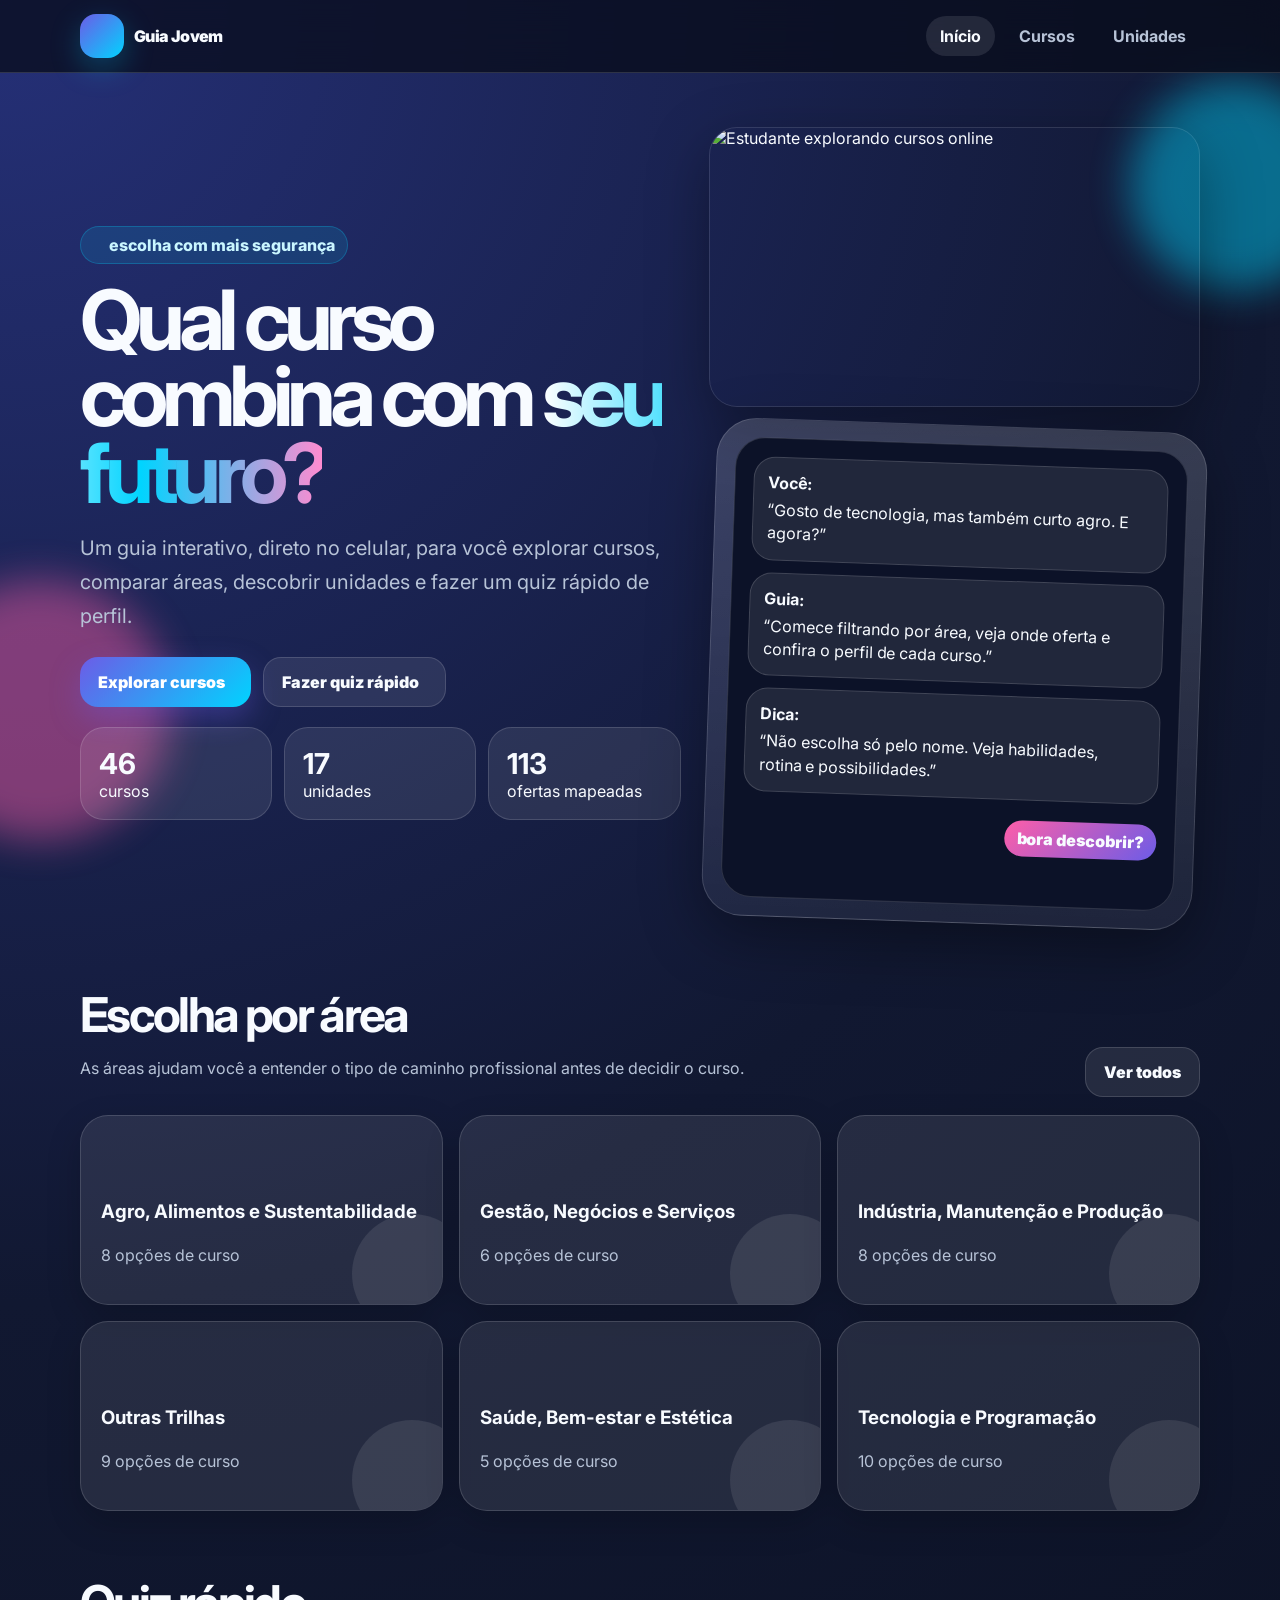
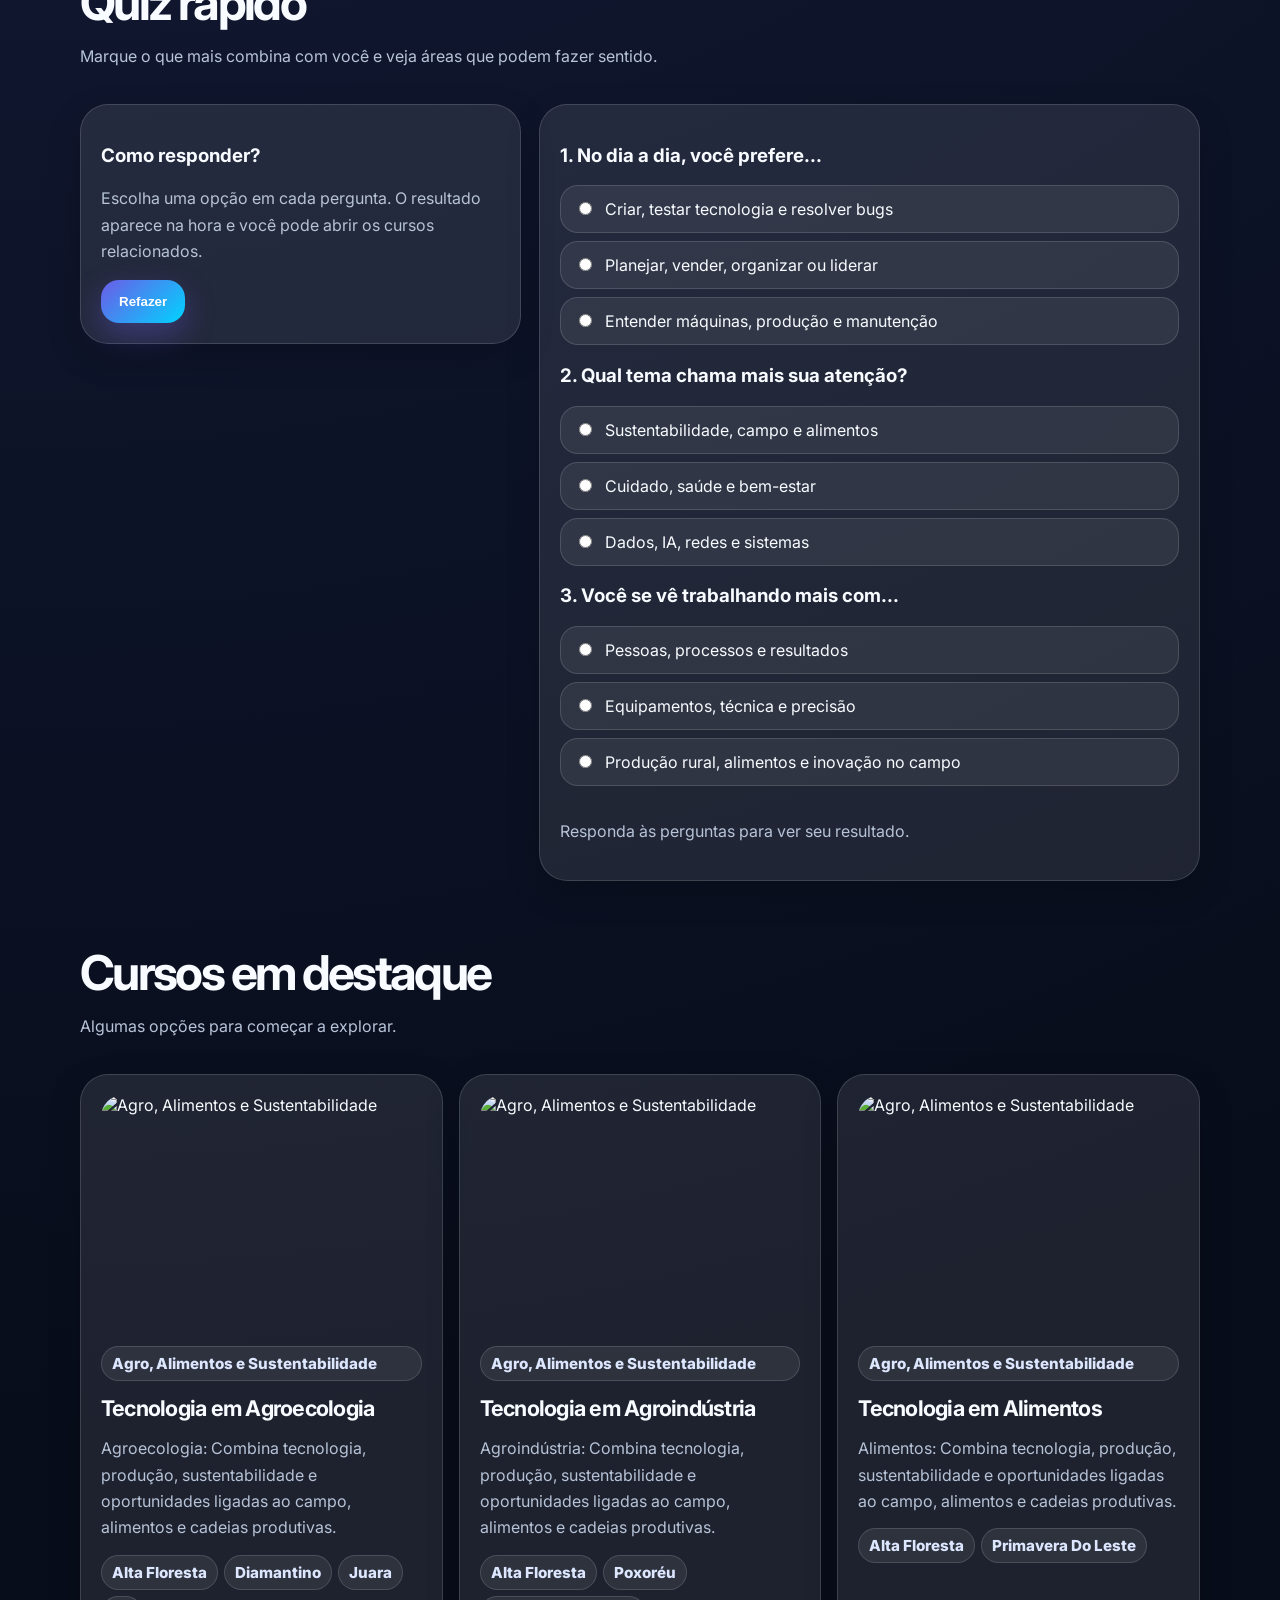
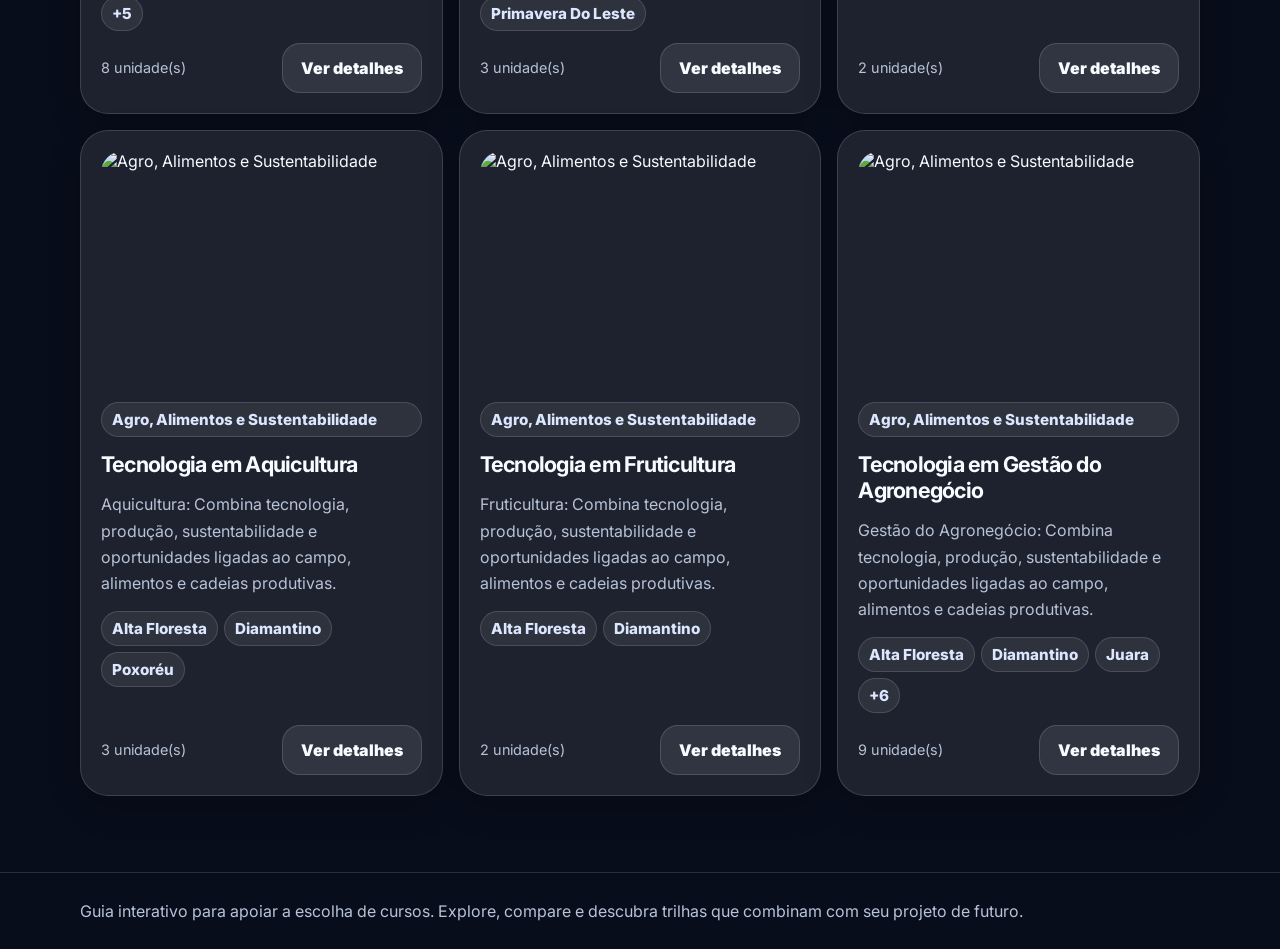
==== index.html @ fa554b8a "Initial commit" ====
<!DOCTYPE html>
<html lang="pt-BR">
<head>
<meta charset="UTF-8" />
<meta name="viewport" content="width=device-width, initial-scale=1.0" />
<meta name="theme-color" content="#6C5CE7" />
<link rel="preconnect" href="https://fonts.googleapis.com">
<link rel="preconnect" href="https://fonts.gstatic.com" crossorigin>
<link href="https://fonts.googleapis.com/css2?family=Inter:wght@400;600;700;800;900&display=swap" rel="stylesheet">
<link href="https://cdn.jsdelivr.net/npm/remixicon/fonts/remixicon.css" rel="stylesheet">
<link rel="stylesheet" href="assets/css/styles.css" />
<title>Guia Jovem de Cursos</title>
</head>
<body>
<div id="app"></div>
<script type="module" src="assets/js/pages/home.js"></script>
</body>
</html>
---- assets/css/styles.css ----
:root{
  --bg:#0b1020; --bg2:#131a33; --card:rgba(255,255,255,.09); --card2:rgba(255,255,255,.13);
  --text:#f8fbff; --muted:#b7c3d7; --brand:#6c5ce7; --brand2:#00d4ff; --pink:#ff5ea8; --green:#4ade80; --yellow:#facc15;
  --shadow:0 20px 60px rgba(0,0,0,.35); --radius:28px; --line:rgba(255,255,255,.14);
}
*{box-sizing:border-box} html{scroll-behavior:smooth} body{margin:0;font-size:16px;font-family:Inter,system-ui,-apple-system,Segoe UI,sans-serif;background:radial-gradient(circle at top left,#253078 0,#111831 30%,#080d1b 70%);color:var(--text);min-height:100vh;}
a{color:inherit;text-decoration:none}.container{width:min(1120px,92vw);margin:0 auto}.hidden{display:none!important}
.bg-orbs:before,.bg-orbs:after{content:"";position:fixed;z-index:-1;border-radius:999px;filter:blur(20px);opacity:.45}.bg-orbs:before{width:210px;height:210px;background:var(--brand2);right:-60px;top:80px}.bg-orbs:after{width:260px;height:260px;background:var(--pink);left:-90px;bottom:60px}
.topbar{position:sticky;top:0;z-index:20;background:rgba(8,13,27,.76);backdrop-filter:blur(18px);border-bottom:1px solid var(--line)}.nav{display:flex;align-items:center;justify-content:space-between;padding:14px 0}.logo{display:flex;align-items:center;gap:10px;font-weight:900;letter-spacing:-.04em}.logo-badge{width:44px;height:44px;border-radius:16px;background:linear-gradient(135deg,var(--brand),var(--brand2));display:grid;place-items:center;box-shadow:0 10px 30px rgba(0,212,255,.25)}.logo-badge i{font-size:1.4rem;color:white}.navlinks{display:flex;gap:10px;align-items:center}.navlinks a{padding:10px 14px;border-radius:999px;color:var(--muted);font-weight:700;font-size:1rem}.navlinks a:hover,.navlinks a.active{background:rgba(255,255,255,.1);color:var(--text)}.menu-btn{display:none;background:var(--card);border:1px solid var(--line);color:var(--text);border-radius:16px;padding:10px 12px;font-weight:800}
.hero{padding:54px 0 34px;display:grid;grid-template-columns:1.1fr .9fr;gap:28px;align-items:center}.eyebrow{display:inline-flex;align-items:center;gap:8px;padding:8px 12px;background:rgba(0,212,255,.12);border:1px solid rgba(0,212,255,.25);border-radius:999px;color:#c9f6ff;font-weight:800;font-size:1rem}.hero h1{font-size:clamp(2.35rem,8vw,5.2rem);line-height:.92;margin:18px 0;letter-spacing:-.075em}.gradient{background:linear-gradient(90deg,#fff,var(--brand2),#ff8bd0);-webkit-background-clip:text;background-clip:text;color:transparent}.lead{font-size:clamp(1.05rem,2.2vw,1.25rem);color:var(--muted);line-height:1.7;max-width:720px}.hero-actions{display:flex;gap:12px;flex-wrap:wrap;margin-top:24px}.hero-visual{display:grid;gap:18px}.hero-image{overflow:hidden;border-radius:28px;border:1px solid rgba(255,255,255,.12);box-shadow:var(--shadow);min-height:280px}.hero-image img{width:100%;height:100%;object-fit:cover;display:block}.btn{display:inline-flex;align-items:center;justify-content:center;gap:8px;border:0;border-radius:18px;padding:14px 18px;font-weight:900;cursor:pointer;transition:.2s transform,.2s background}.btn:hover{transform:translateY(-2px)}.btn-primary{background:linear-gradient(135deg,var(--brand),var(--brand2));color:white;box-shadow:0 12px 30px rgba(108,92,231,.35)}.btn-ghost{background:rgba(255,255,255,.09);color:var(--text);border:1px solid var(--line)}.phone-card{background:linear-gradient(180deg,rgba(255,255,255,.16),rgba(255,255,255,.06));border:1px solid var(--line);border-radius:40px;padding:18px;box-shadow:var(--shadow);transform:rotate(2deg)}.phone-screen{border-radius:30px;background:#0c1228;padding:18px;min-height:460px;border:1px solid var(--line)}.story{display:grid;gap:12px}.chat{padding:14px;border-radius:22px;background:rgba(255,255,255,.09);border:1px solid var(--line);line-height:1.45}.chat strong{display:block;margin-bottom:4px}.floating-pill{display:inline-flex;width:max-content;padding:8px 12px;border-radius:999px;background:linear-gradient(135deg,var(--pink),var(--brand));font-weight:900;margin:8px 0 0 auto}.detail-banner{overflow:hidden;border-radius:28px;margin:24px 0 0}.detail-banner img{width:100%;height:340px;object-fit:cover;display:block}.icon i{font-size:2.3rem;display:inline-flex;align-items:center;justify-content:center}.hero-copy .eyebrow i,.detail-hero .eyebrow i{margin-right:8px;font-size:1rem}
.stats{display:grid;grid-template-columns:repeat(3,1fr);gap:12px;margin:20px 0 4px}.stat{background:var(--card);border:1px solid var(--line);border-radius:24px;padding:18px}.stat b{display:block;font-size:1.8rem}.section{padding:34px 0}.section-head{display:flex;justify-content:space-between;gap:18px;align-items:end;margin-bottom:18px}.section h2{font-size:clamp(1.8rem,4vw,3rem);line-height:1;margin:0;letter-spacing:-.055em}.section p{color:var(--muted);line-height:1.65}.grid{display:grid;grid-template-columns:repeat(3,1fr);gap:16px}.card{background:var(--card);border:1px solid var(--line);border-radius:var(--radius);padding:20px;box-shadow:0 12px 34px rgba(0,0,0,.18)}.area-card{min-height:190px;position:relative;overflow:hidden}.area-card:after{content:"";position:absolute;width:120px;height:120px;border-radius:999px;background:rgba(255,255,255,.09);right:-30px;bottom:-30px}.icon{font-size:2.3rem}.tagrow{display:flex;gap:8px;flex-wrap:wrap}.tag{border:1px solid var(--line);background:rgba(255,255,255,.07);color:#dce7ff;padding:7px 10px;border-radius:999px;font-size:.95rem;font-weight:800}.toolbar{display:grid;grid-template-columns:1.2fr .8fr .8fr;gap:10px;margin:18px 0}.input,.select{width:100%;border:1px solid var(--line);border-radius:18px;padding:14px 14px;background:rgba(255,255,255,.09);color:var(--text);outline:none;font-weight:700;font-size:1rem}.select option{background:#111831}.course-grid{display:grid;grid-template-columns:repeat(3,1fr);gap:16px}.course-card{display:flex;flex-direction:column;gap:12px;min-height:360px;overflow:hidden}.course-cover{width:100%;aspect-ratio:16/9;object-fit:cover;border-radius:22px 22px 0 0}.course-info{display:grid;gap:14px;padding:0 0 0 0}.course-card h3{font-size:1.35rem;margin:0;letter-spacing:-.035em}.course-card p{margin:0;font-size:1rem}.course-card .bottom{margin-top:auto;display:flex;justify-content:space-between;align-items:center;gap:10px}.school-list{display:flex;gap:6px;flex-wrap:wrap}.mini{font-size:.9rem;color:var(--muted)}.quiz{display:grid;grid-template-columns:.8fr 1.2fr;gap:18px}.quiz-panel{position:sticky;top:90px;align-self:start}.question{margin-bottom:16px}.answers{display:grid;gap:8px}.answer{display:flex;gap:10px;align-items:flex-start;padding:13px;border-radius:18px;border:1px solid var(--line);background:rgba(255,255,255,.07);cursor:pointer}.answer input{accent-color:var(--brand2);margin-top:3px}.result-list{display:grid;gap:10px}.detail-hero{padding:36px 0 20px}.detail-card{display:grid;grid-template-columns:1fr .8fr;gap:18px}.big-title{font-size:clamp(2rem,6vw,4rem);letter-spacing:-.07em;line-height:.95;margin:12px 0}.info-list{display:grid;gap:12px}.info-list li{list-style:none;padding:14px;border-radius:18px;background:rgba(255,255,255,.07);border:1px solid var(--line)}.schools-grid{display:grid;grid-template-columns:repeat(2,1fr);gap:16px}.school-card h3{margin-top:0}.footer{margin-top:42px;padding:28px 0;color:var(--muted);border-top:1px solid var(--line)}
@media(max-width:820px){.navlinks{position:fixed;left:4vw;right:4vw;top:70px;display:none;flex-direction:column;background:rgba(10,16,34,.96);padding:12px;border:1px solid var(--line);border-radius:24px}.navlinks.open{display:flex}.navlinks a{width:100%;text-align:center}.menu-btn{display:block}.hero,.quiz,.detail-card{grid-template-columns:1fr}.phone-card{transform:none}.grid,.course-grid,.schools-grid{grid-template-columns:1fr}.toolbar{grid-template-columns:1fr}.stats{grid-template-columns:1fr 1fr}.section-head{display:block}.quiz-panel{position:static}.hero{padding-top:32px}.phone-screen{min-height:auto}.course-card{min-height:auto}}
@media(max-width:420px){.stats{grid-template-columns:1fr}.btn{width:100%}.hero h1{font-size:2.5rem}.card{padding:16px;border-radius:22px}}
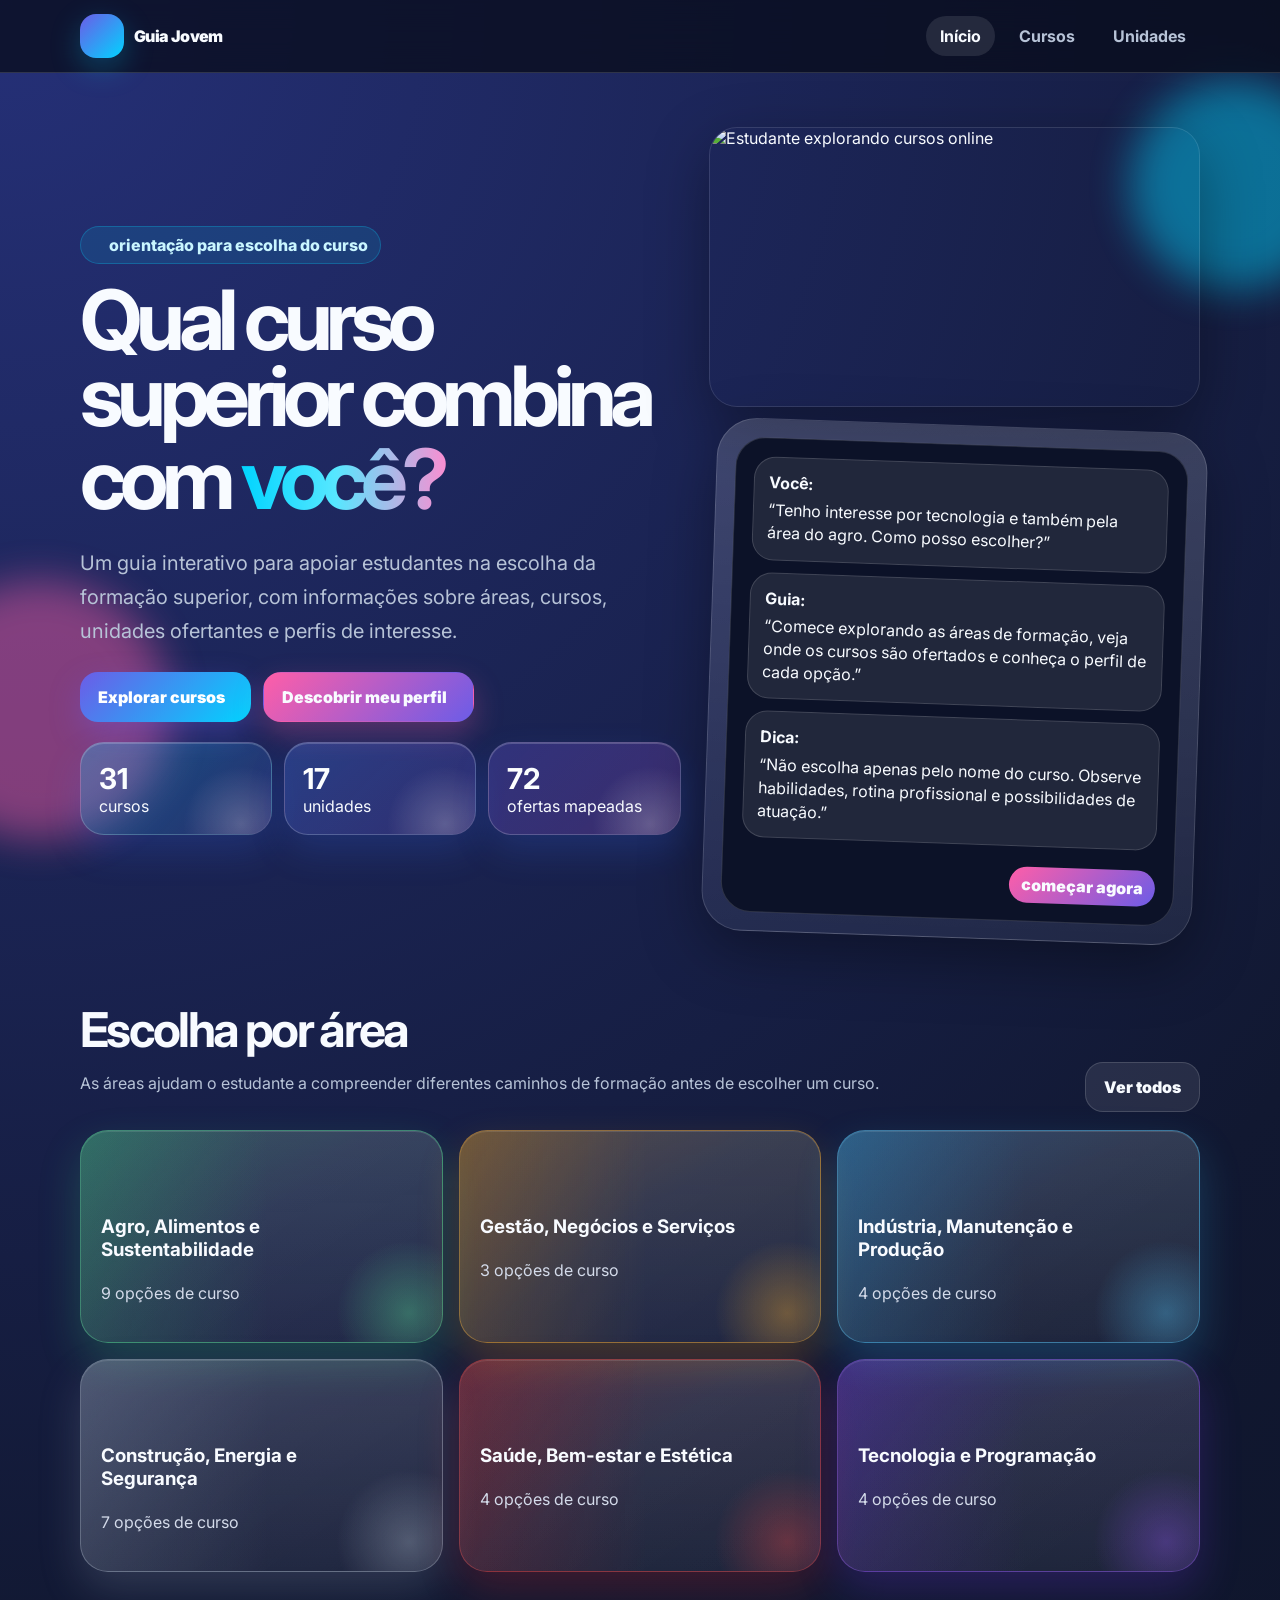
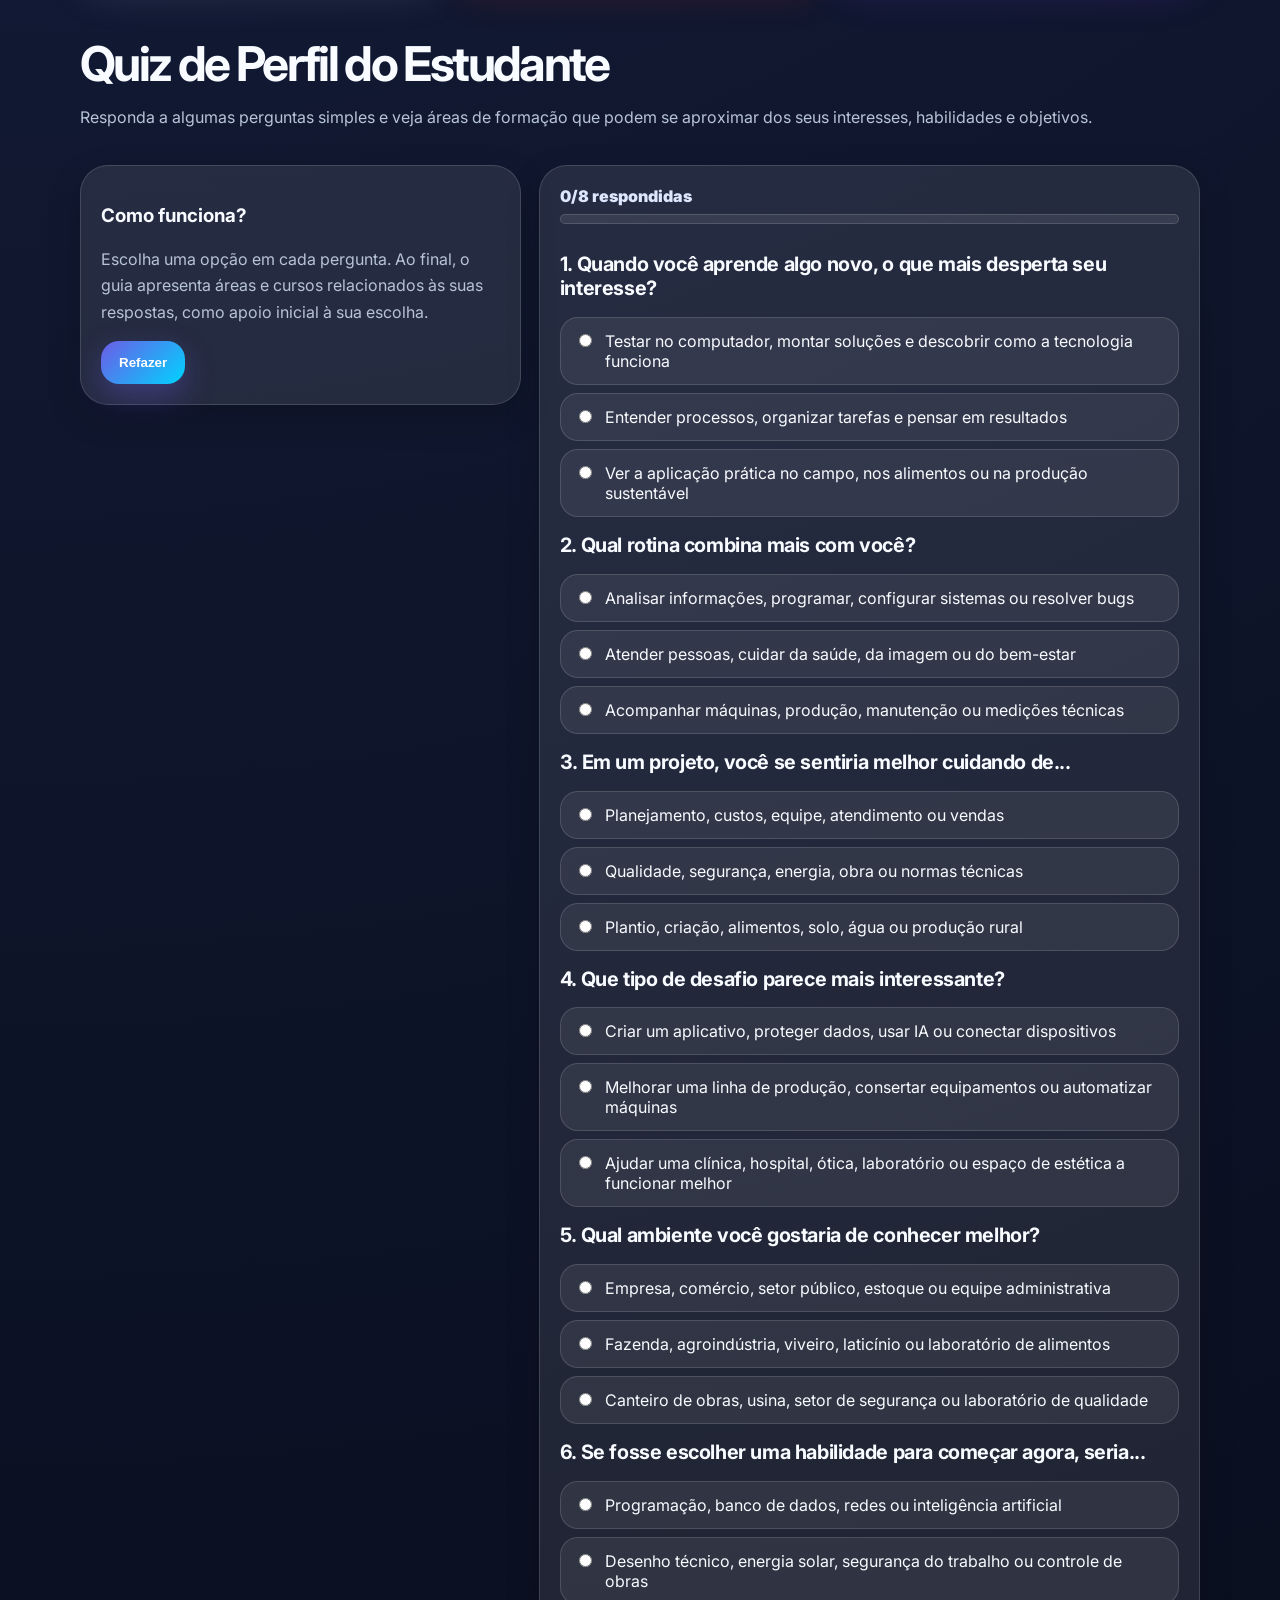
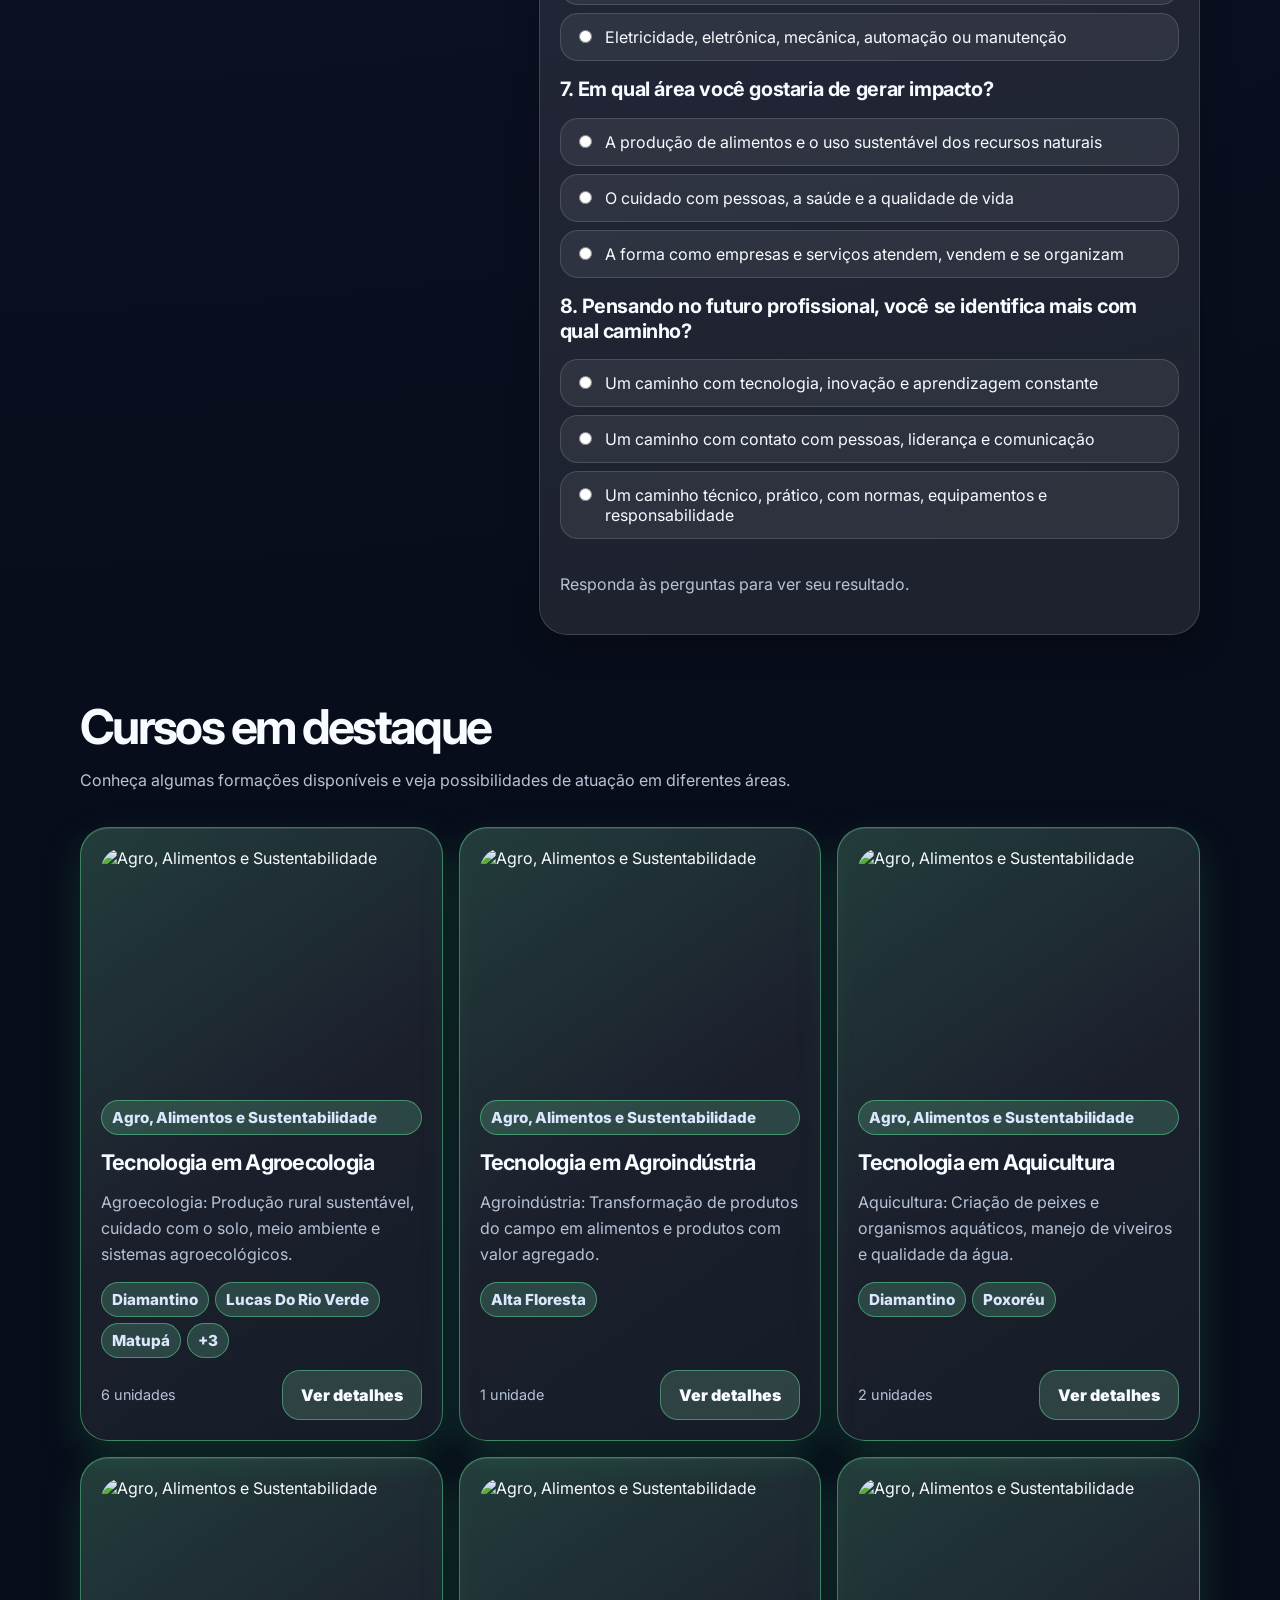
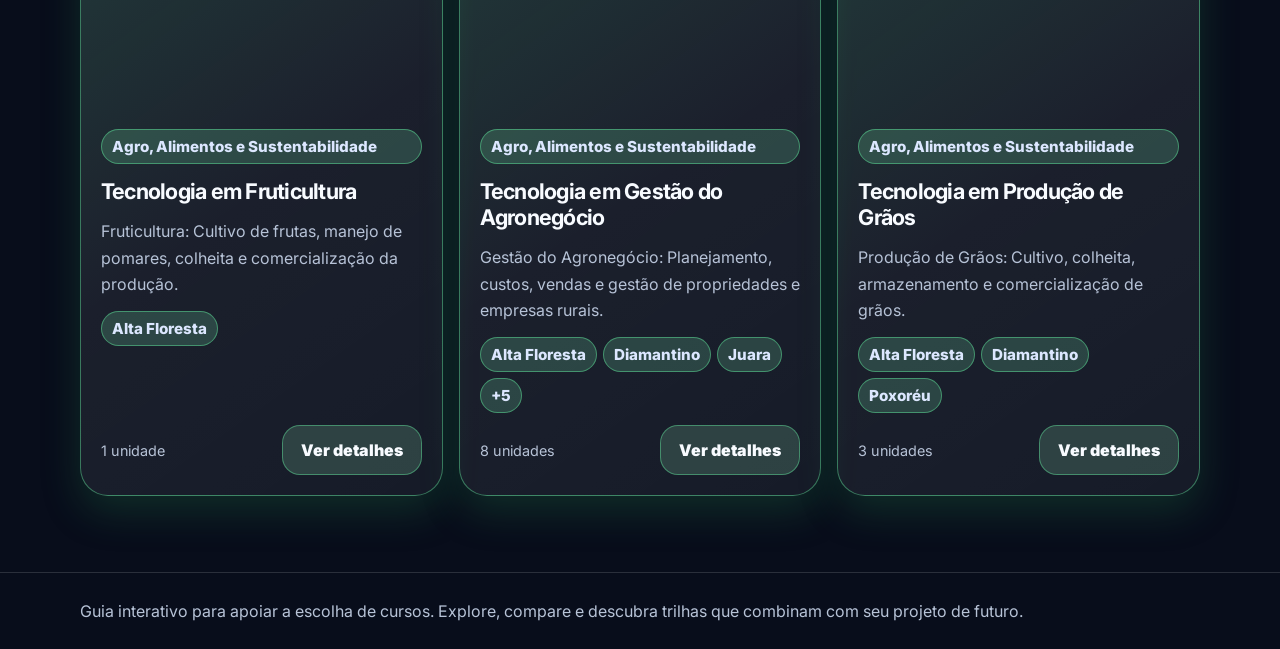
==== commit a9f41572: "Atualiza versão do CSS para evitar cache" ====
--- a/index.html
+++ b/index.html
@@ -8,11 +8,11 @@
 <link rel="preconnect" href="https://fonts.gstatic.com" crossorigin>
 <link href="https://fonts.googleapis.com/css2?family=Inter:wght@400;600;700;800;900&display=swap" rel="stylesheet">
 <link href="https://cdn.jsdelivr.net/npm/remixicon/fonts/remixicon.css" rel="stylesheet">
-<link rel="stylesheet" href="assets/css/styles.css" />
+<link rel="stylesheet" href="assets/css/styles.css?v=53a6bf2" />
 <title>Guia Jovem de Cursos</title>
 </head>
 <body>
 <div id="app"></div>
 <script type="module" src="assets/js/pages/home.js"></script>
 </body>
-</html>+</html>
--- a/assets/css/styles.css
+++ b/assets/css/styles.css
@@ -8,7 +8,10 @@
 a{color:inherit;text-decoration:none}.container{width:min(1120px,92vw);margin:0 auto}.hidden{display:none!important}
 .bg-orbs:before,.bg-orbs:after{content:"";position:fixed;z-index:-1;border-radius:999px;filter:blur(20px);opacity:.45}.bg-orbs:before{width:210px;height:210px;background:var(--brand2);right:-60px;top:80px}.bg-orbs:after{width:260px;height:260px;background:var(--pink);left:-90px;bottom:60px}
 .topbar{position:sticky;top:0;z-index:20;background:rgba(8,13,27,.76);backdrop-filter:blur(18px);border-bottom:1px solid var(--line)}.nav{display:flex;align-items:center;justify-content:space-between;padding:14px 0}.logo{display:flex;align-items:center;gap:10px;font-weight:900;letter-spacing:-.04em}.logo-badge{width:44px;height:44px;border-radius:16px;background:linear-gradient(135deg,var(--brand),var(--brand2));display:grid;place-items:center;box-shadow:0 10px 30px rgba(0,212,255,.25)}.logo-badge i{font-size:1.4rem;color:white}.navlinks{display:flex;gap:10px;align-items:center}.navlinks a{padding:10px 14px;border-radius:999px;color:var(--muted);font-weight:700;font-size:1rem}.navlinks a:hover,.navlinks a.active{background:rgba(255,255,255,.1);color:var(--text)}.menu-btn{display:none;background:var(--card);border:1px solid var(--line);color:var(--text);border-radius:16px;padding:10px 12px;font-weight:800}
-.hero{padding:54px 0 34px;display:grid;grid-template-columns:1.1fr .9fr;gap:28px;align-items:center}.eyebrow{display:inline-flex;align-items:center;gap:8px;padding:8px 12px;background:rgba(0,212,255,.12);border:1px solid rgba(0,212,255,.25);border-radius:999px;color:#c9f6ff;font-weight:800;font-size:1rem}.hero h1{font-size:clamp(2.35rem,8vw,5.2rem);line-height:.92;margin:18px 0;letter-spacing:-.075em}.gradient{background:linear-gradient(90deg,#fff,var(--brand2),#ff8bd0);-webkit-background-clip:text;background-clip:text;color:transparent}.lead{font-size:clamp(1.05rem,2.2vw,1.25rem);color:var(--muted);line-height:1.7;max-width:720px}.hero-actions{display:flex;gap:12px;flex-wrap:wrap;margin-top:24px}.hero-visual{display:grid;gap:18px}.hero-image{overflow:hidden;border-radius:28px;border:1px solid rgba(255,255,255,.12);box-shadow:var(--shadow);min-height:280px}.hero-image img{width:100%;height:100%;object-fit:cover;display:block}.btn{display:inline-flex;align-items:center;justify-content:center;gap:8px;border:0;border-radius:18px;padding:14px 18px;font-weight:900;cursor:pointer;transition:.2s transform,.2s background}.btn:hover{transform:translateY(-2px)}.btn-primary{background:linear-gradient(135deg,var(--brand),var(--brand2));color:white;box-shadow:0 12px 30px rgba(108,92,231,.35)}.btn-ghost{background:rgba(255,255,255,.09);color:var(--text);border:1px solid var(--line)}.phone-card{background:linear-gradient(180deg,rgba(255,255,255,.16),rgba(255,255,255,.06));border:1px solid var(--line);border-radius:40px;padding:18px;box-shadow:var(--shadow);transform:rotate(2deg)}.phone-screen{border-radius:30px;background:#0c1228;padding:18px;min-height:460px;border:1px solid var(--line)}.story{display:grid;gap:12px}.chat{padding:14px;border-radius:22px;background:rgba(255,255,255,.09);border:1px solid var(--line);line-height:1.45}.chat strong{display:block;margin-bottom:4px}.floating-pill{display:inline-flex;width:max-content;padding:8px 12px;border-radius:999px;background:linear-gradient(135deg,var(--pink),var(--brand));font-weight:900;margin:8px 0 0 auto}.detail-banner{overflow:hidden;border-radius:28px;margin:24px 0 0}.detail-banner img{width:100%;height:340px;object-fit:cover;display:block}.icon i{font-size:2.3rem;display:inline-flex;align-items:center;justify-content:center}.hero-copy .eyebrow i,.detail-hero .eyebrow i{margin-right:8px;font-size:1rem}
+.hero{padding:54px 0 34px;display:grid;grid-template-columns:1.1fr .9fr;gap:28px;align-items:center}.eyebrow{display:inline-flex;align-items:center;gap:8px;padding:8px 12px;background:rgba(0,212,255,.12);border:1px solid rgba(0,212,255,.25);border-radius:999px;color:#c9f6ff;font-weight:800;font-size:1rem}.hero h1{font-size:clamp(2.35rem,8vw,5.2rem);line-height:.92;margin:18px 0;letter-spacing:-.075em}.gradient{display:inline-block;background:linear-gradient(90deg,var(--brand2),#56e7ff 45%,#ff8bd0);-webkit-background-clip:text;background-clip:text;color:transparent;line-height:1.05;padding:0 .08em .05em 0}.lead{font-size:clamp(1.05rem,2.2vw,1.25rem);color:var(--muted);line-height:1.7;max-width:720px}.hero-actions{display:flex;gap:12px;flex-wrap:wrap;margin-top:24px}.hero-visual{display:grid;gap:18px}.hero-image{overflow:hidden;border-radius:28px;border:1px solid rgba(255,255,255,.12);box-shadow:var(--shadow);min-height:280px}.hero-image img{width:100%;height:100%;object-fit:cover;display:block}.btn{display:inline-flex;align-items:center;justify-content:center;gap:8px;border:0;border-radius:18px;padding:14px 18px;font-weight:900;cursor:pointer;transition:.2s transform,.2s background}.btn:hover{transform:translateY(-2px)}.btn-primary{background:linear-gradient(135deg,var(--brand),var(--brand2));color:white;box-shadow:0 12px 30px rgba(108,92,231,.35)}.btn-ghost{background:rgba(255,255,255,.09);color:var(--text);border:1px solid var(--line)}.btn-quiz-hero{background:linear-gradient(135deg,var(--pink),var(--brand));border-color:transparent;box-shadow:0 12px 30px rgba(255,94,168,.28)}.phone-card{background:linear-gradient(180deg,rgba(255,255,255,.16),rgba(255,255,255,.06));border:1px solid var(--line);border-radius:40px;padding:18px;box-shadow:var(--shadow);transform:rotate(2deg)}.phone-screen{border-radius:30px;background:#0c1228;padding:18px;min-height:460px;border:1px solid var(--line)}.story{display:grid;gap:12px}.chat{padding:14px;border-radius:22px;background:rgba(255,255,255,.09);border:1px solid var(--line);line-height:1.45}.chat strong{display:block;margin-bottom:4px}.floating-pill{display:inline-flex;width:max-content;padding:8px 12px;border-radius:999px;background:linear-gradient(135deg,var(--pink),var(--brand));font-weight:900;margin:8px 0 0 auto}.detail-banner{overflow:hidden;border-radius:28px;margin:24px 0 0}.detail-banner img{width:100%;height:340px;object-fit:cover;display:block}.icon i{font-size:2.3rem;display:inline-flex;align-items:center;justify-content:center}.hero-copy .eyebrow i,.detail-hero .eyebrow i{margin-right:8px;font-size:1rem}
 .stats{display:grid;grid-template-columns:repeat(3,1fr);gap:12px;margin:20px 0 4px}.stat{background:var(--card);border:1px solid var(--line);border-radius:24px;padding:18px}.stat b{display:block;font-size:1.8rem}.section{padding:34px 0}.section-head{display:flex;justify-content:space-between;gap:18px;align-items:end;margin-bottom:18px}.section h2{font-size:clamp(1.8rem,4vw,3rem);line-height:1;margin:0;letter-spacing:-.055em}.section p{color:var(--muted);line-height:1.65}.grid{display:grid;grid-template-columns:repeat(3,1fr);gap:16px}.card{background:var(--card);border:1px solid var(--line);border-radius:var(--radius);padding:20px;box-shadow:0 12px 34px rgba(0,0,0,.18)}.area-card{min-height:190px;position:relative;overflow:hidden}.area-card:after{content:"";position:absolute;width:120px;height:120px;border-radius:999px;background:rgba(255,255,255,.09);right:-30px;bottom:-30px}.icon{font-size:2.3rem}.tagrow{display:flex;gap:8px;flex-wrap:wrap}.tag{border:1px solid var(--line);background:rgba(255,255,255,.07);color:#dce7ff;padding:7px 10px;border-radius:999px;font-size:.95rem;font-weight:800}.toolbar{display:grid;grid-template-columns:1.2fr .8fr .8fr;gap:10px;margin:18px 0}.input,.select{width:100%;border:1px solid var(--line);border-radius:18px;padding:14px 14px;background:rgba(255,255,255,.09);color:var(--text);outline:none;font-weight:700;font-size:1rem}.select option{background:#111831}.course-grid{display:grid;grid-template-columns:repeat(3,1fr);gap:16px}.course-card{display:flex;flex-direction:column;gap:12px;min-height:360px;overflow:hidden}.course-cover{width:100%;aspect-ratio:16/9;object-fit:cover;border-radius:22px 22px 0 0}.course-info{display:grid;gap:14px;padding:0 0 0 0}.course-card h3{font-size:1.35rem;margin:0;letter-spacing:-.035em}.course-card p{margin:0;font-size:1rem}.course-card .bottom{margin-top:auto;display:flex;justify-content:space-between;align-items:center;gap:10px}.school-list{display:flex;gap:6px;flex-wrap:wrap}.mini{font-size:.9rem;color:var(--muted)}.quiz{display:grid;grid-template-columns:.8fr 1.2fr;gap:18px}.quiz-panel{position:sticky;top:90px;align-self:start}.question{margin-bottom:16px}.answers{display:grid;gap:8px}.answer{display:flex;gap:10px;align-items:flex-start;padding:13px;border-radius:18px;border:1px solid var(--line);background:rgba(255,255,255,.07);cursor:pointer}.answer input{accent-color:var(--brand2);margin-top:3px}.result-list{display:grid;gap:10px}.detail-hero{padding:36px 0 20px}.detail-card{display:grid;grid-template-columns:1fr .8fr;gap:18px}.big-title{font-size:clamp(2rem,6vw,4rem);letter-spacing:-.07em;line-height:.95;margin:12px 0}.info-list{display:grid;gap:12px}.info-list li{list-style:none;padding:14px;border-radius:18px;background:rgba(255,255,255,.07);border:1px solid var(--line)}.schools-grid{display:grid;grid-template-columns:repeat(2,1fr);gap:16px}.school-card h3{margin-top:0}.footer{margin-top:42px;padding:28px 0;color:var(--muted);border-top:1px solid var(--line)}
+.stats .stat{position:relative;overflow:hidden;border-color:rgba(255,255,255,.2);box-shadow:0 16px 36px rgba(57,109,255,.18),inset 0 1px 0 rgba(255,255,255,.18)}.stats .stat:nth-child(1){background:linear-gradient(135deg,rgba(0,212,255,.28),rgba(108,92,231,.18))}.stats .stat:nth-child(2){background:linear-gradient(135deg,rgba(76,131,255,.28),rgba(132,89,232,.22))}.stats .stat:nth-child(3){background:linear-gradient(135deg,rgba(108,92,231,.28),rgba(185,91,233,.22))}.stats .stat:after{content:"";position:absolute;inset:auto -30px -50px auto;width:120px;height:120px;border-radius:999px;background:radial-gradient(circle,rgba(255,255,255,.22),transparent 68%);pointer-events:none}.stats .stat b{background:linear-gradient(90deg,#fff,#dff8ff);-webkit-background-clip:text;background-clip:text;color:transparent}.area-card{--accent:#8ea4ff;--accent2:#c7d2fe;background:linear-gradient(145deg,color-mix(in srgb,var(--accent) 20%,transparent),rgba(255,255,255,.08) 46%,rgba(255,255,255,.06));border-color:color-mix(in srgb,var(--accent) 42%,var(--line));box-shadow:0 18px 42px color-mix(in srgb,var(--accent) 22%,transparent),inset 0 1px 0 rgba(255,255,255,.12);transition:.2s transform,.2s border-color,.2s box-shadow}.area-card:hover{transform:translateY(-4px);border-color:color-mix(in srgb,var(--accent) 72%,white);box-shadow:0 24px 52px color-mix(in srgb,var(--accent) 32%,transparent),inset 0 1px 0 rgba(255,255,255,.18)}.area-card:before{content:"";position:absolute;inset:0;background:linear-gradient(90deg,color-mix(in srgb,var(--accent) 18%,transparent),transparent 52%),linear-gradient(180deg,color-mix(in srgb,var(--accent2) 10%,transparent),transparent);pointer-events:none}.area-card:after{width:150px;height:150px;background:radial-gradient(circle,color-mix(in srgb,var(--accent) 30%,rgba(255,255,255,.08)),transparent 68%);right:-42px;bottom:-46px}.area-card>*{position:relative;z-index:1}.area-card .icon{color:var(--accent2);text-shadow:0 0 22px color-mix(in srgb,var(--accent) 55%,transparent)}.area-card h3{max-width:86%}.area-card p{color:#d4dbea}.area-agro-alimentos-e-sustentabilidade{--accent:#3ddc84;--accent2:#bbf7d0}.area-gestao-negocios-e-servicos{--accent:#f59e0b;--accent2:#fde68a}.area-industria-manutencao-e-producao{--accent:#38bdf8;--accent2:#bae6fd}.area-construcao-energia-e-seguranca{--accent:#94a3b8;--accent2:#e2e8f0}.area-outras-trilhas{--accent:#a78bfa;--accent2:#ddd6fe}.area-saude-bem-estar-e-estetica{--accent:#dc2626;--accent2:#fecaca}.area-tecnologia-e-programacao{--accent:#7c3aed;--accent2:#c4b5fd}
+.course-card{background:linear-gradient(145deg,color-mix(in srgb,var(--accent) 14%,rgba(255,255,255,.09)),rgba(255,255,255,.08) 52%,rgba(255,255,255,.06));border-color:color-mix(in srgb,var(--accent) 38%,var(--line));box-shadow:0 16px 38px color-mix(in srgb,var(--accent) 16%,rgba(0,0,0,.18)),inset 0 1px 0 rgba(255,255,255,.1)}.course-card .icon{color:var(--accent2);text-shadow:0 0 18px color-mix(in srgb,var(--accent) 48%,transparent)}.course-card .tag{border-color:color-mix(in srgb,var(--accent) 42%,var(--line));background:color-mix(in srgb,var(--accent) 14%,rgba(255,255,255,.07))}.course-card .btn-ghost{border-color:color-mix(in srgb,var(--accent) 38%,var(--line));background:color-mix(in srgb,var(--accent) 10%,rgba(255,255,255,.09))}
+.future-card h2{font-size:clamp(1.9rem,3.5vw,2.8rem)}.future-list{padding:0;margin:18px 0 0}.future-list li{border-radius:18px;background:rgba(255,255,255,.08);font-weight:800;color:#eef4ff}.quiz-progress{display:grid;gap:8px;margin-bottom:28px;color:#dce7ff;font-weight:900}.quiz-progress div{height:10px;border-radius:999px;background:rgba(255,255,255,.09);border:1px solid var(--line);overflow:hidden}.quiz-progress i{display:block;width:0;height:100%;border-radius:999px;background:linear-gradient(90deg,var(--brand2),var(--pink));transition:.2s width}.question h3{margin:0 0 16px;font-size:1.24rem;line-height:1.25;letter-spacing:-.02em}.answer:has(input:checked){border-color:rgba(0,212,255,.65);background:rgba(0,212,255,.14);box-shadow:0 10px 24px rgba(0,212,255,.12)}.result-card{display:grid;gap:10px}.result-card strong{font-size:1.2rem;line-height:1.25}.result-card p{margin:0}.match-bar{display:grid;grid-template-columns:1fr auto;gap:10px;align-items:center}.match-bar:before{content:"";grid-column:1;grid-row:1;height:10px;border-radius:999px;background:rgba(255,255,255,.09);border:1px solid var(--line)}.match-bar i{grid-column:1;grid-row:1;display:block;height:10px;border-radius:999px;background:linear-gradient(90deg,var(--brand2),var(--green));z-index:1}.match-bar span{font-weight:900;color:#eef4ff}.course-card{overflow:visible}.course-card .bottom{flex-wrap:wrap}.course-card .bottom .btn{min-width:132px}
 @media(max-width:820px){.navlinks{position:fixed;left:4vw;right:4vw;top:70px;display:none;flex-direction:column;background:rgba(10,16,34,.96);padding:12px;border:1px solid var(--line);border-radius:24px}.navlinks.open{display:flex}.navlinks a{width:100%;text-align:center}.menu-btn{display:block}.hero,.quiz,.detail-card{grid-template-columns:1fr}.phone-card{transform:none}.grid,.course-grid,.schools-grid{grid-template-columns:1fr}.toolbar{grid-template-columns:1fr}.stats{grid-template-columns:1fr 1fr}.section-head{display:block}.quiz-panel{position:static}.hero{padding-top:32px}.phone-screen{min-height:auto}.course-card{min-height:auto}}
-@media(max-width:420px){.stats{grid-template-columns:1fr}.btn{width:100%}.hero h1{font-size:2.5rem}.card{padding:16px;border-radius:22px}}
+@media(max-width:420px){.stats{grid-template-columns:1fr}.btn{width:100%}.hero h1{font-size:2.5rem}.card{padding:16px;border-radius:22px}.course-card{gap:10px;padding:12px}.course-cover{aspect-ratio:16/8;border-radius:18px}.course-info{gap:10px}.course-card h3{font-size:1.25rem}.course-card p{font-size:.98rem;line-height:1.45}.course-card .icon i{font-size:2rem}.course-card .bottom{gap:8px}.course-card .bottom .btn{width:100%;padding:12px 14px}}
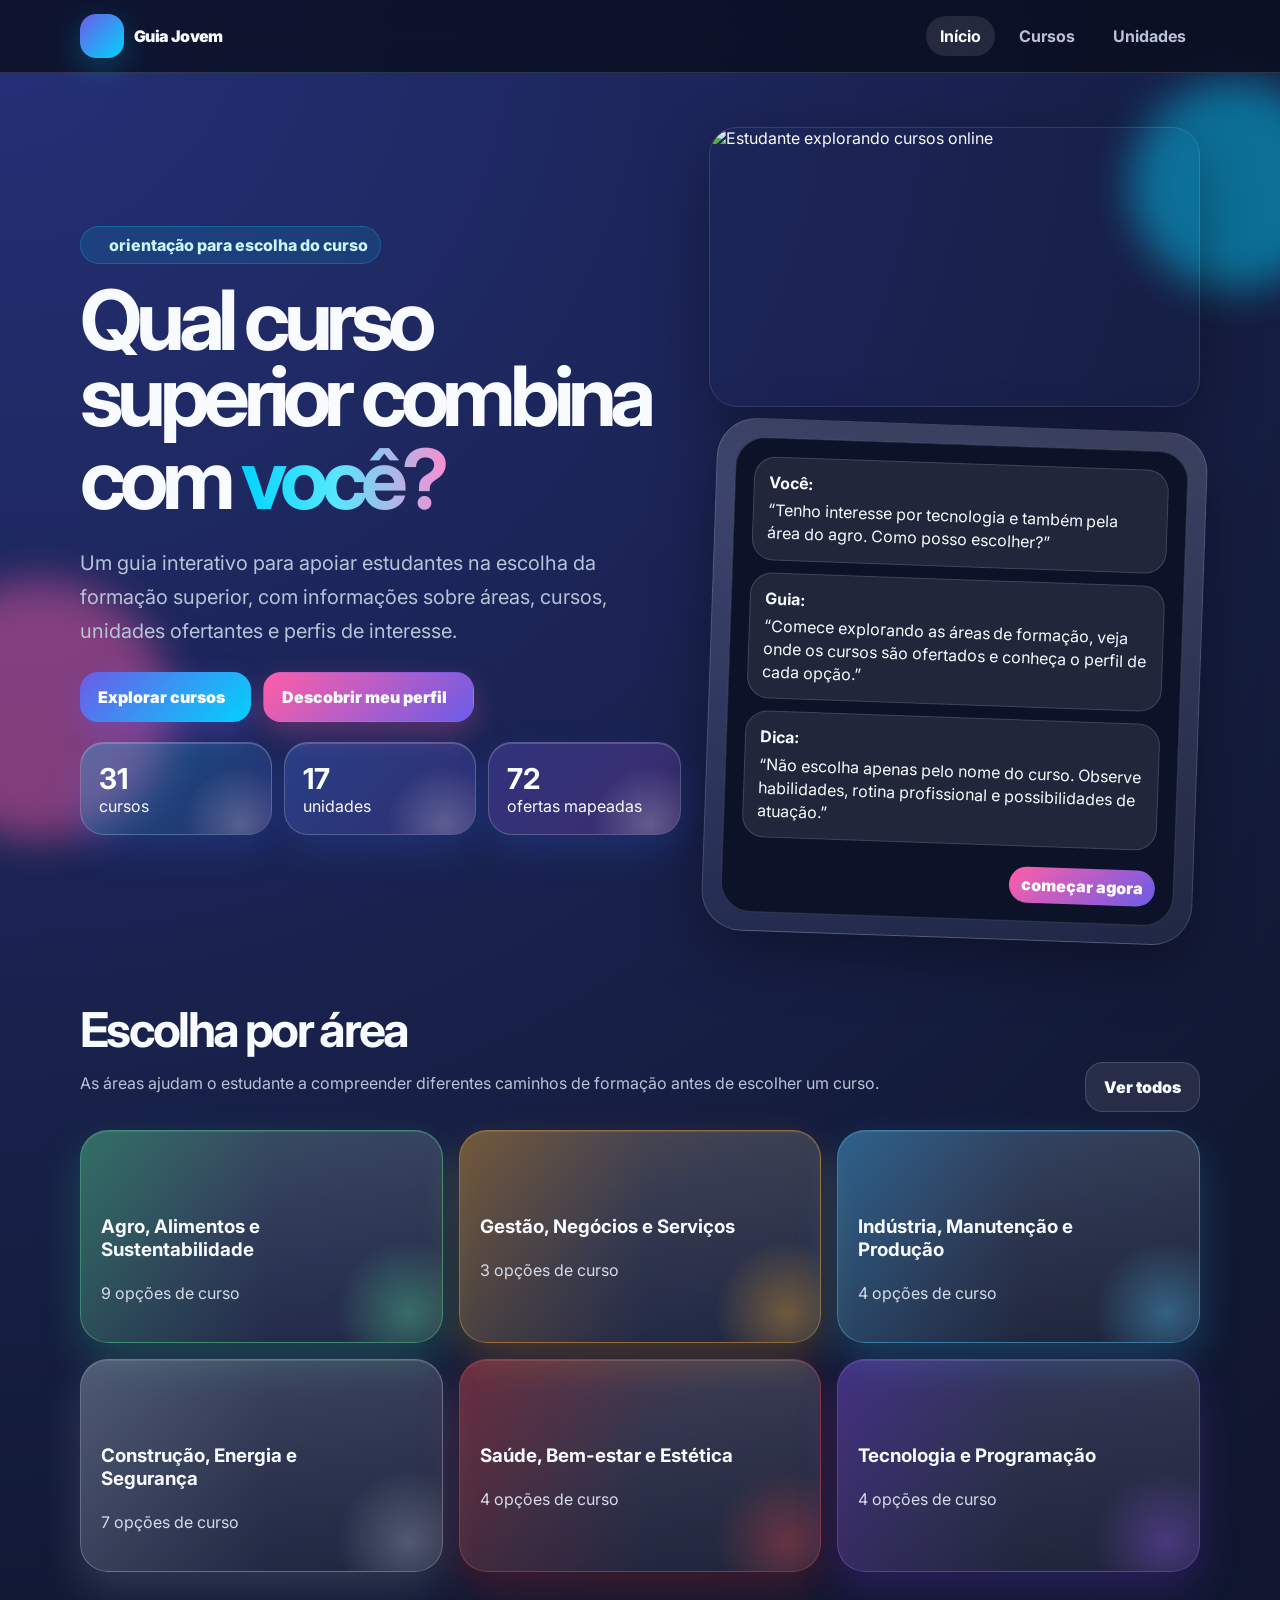
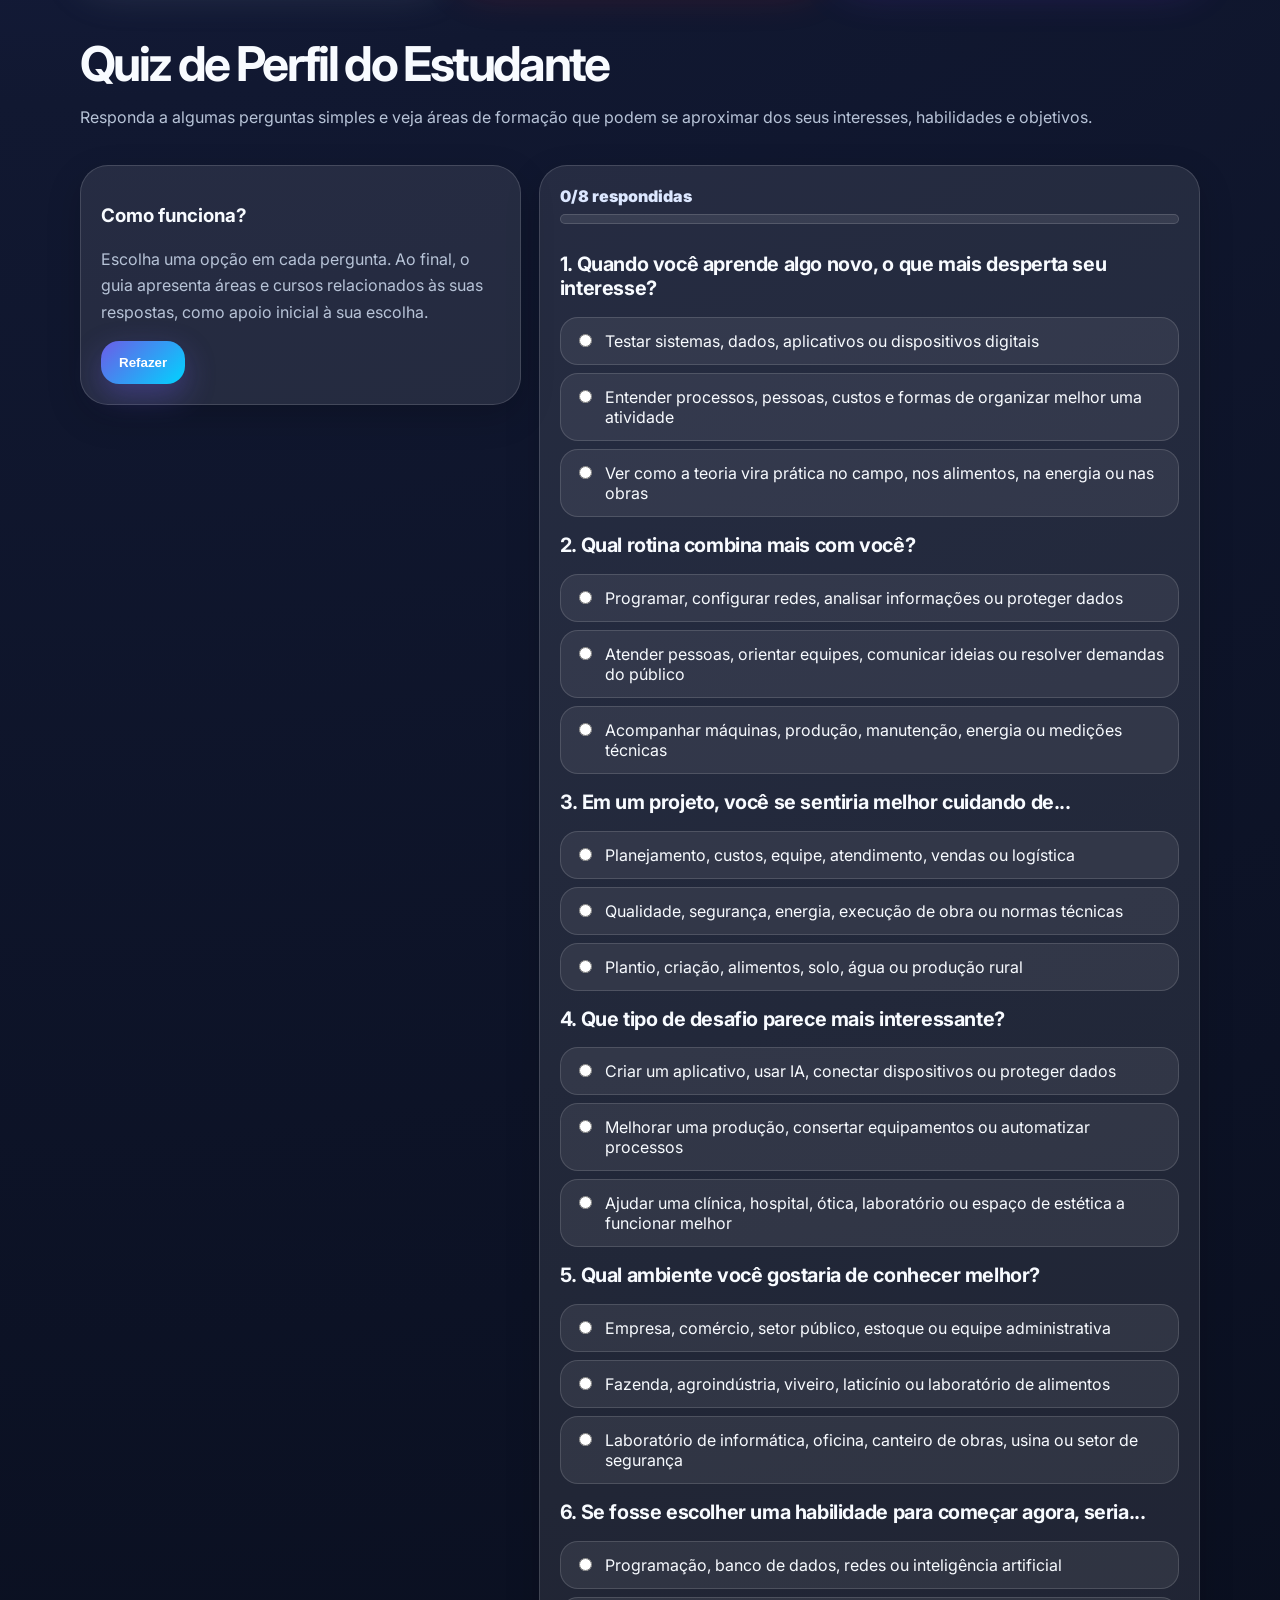
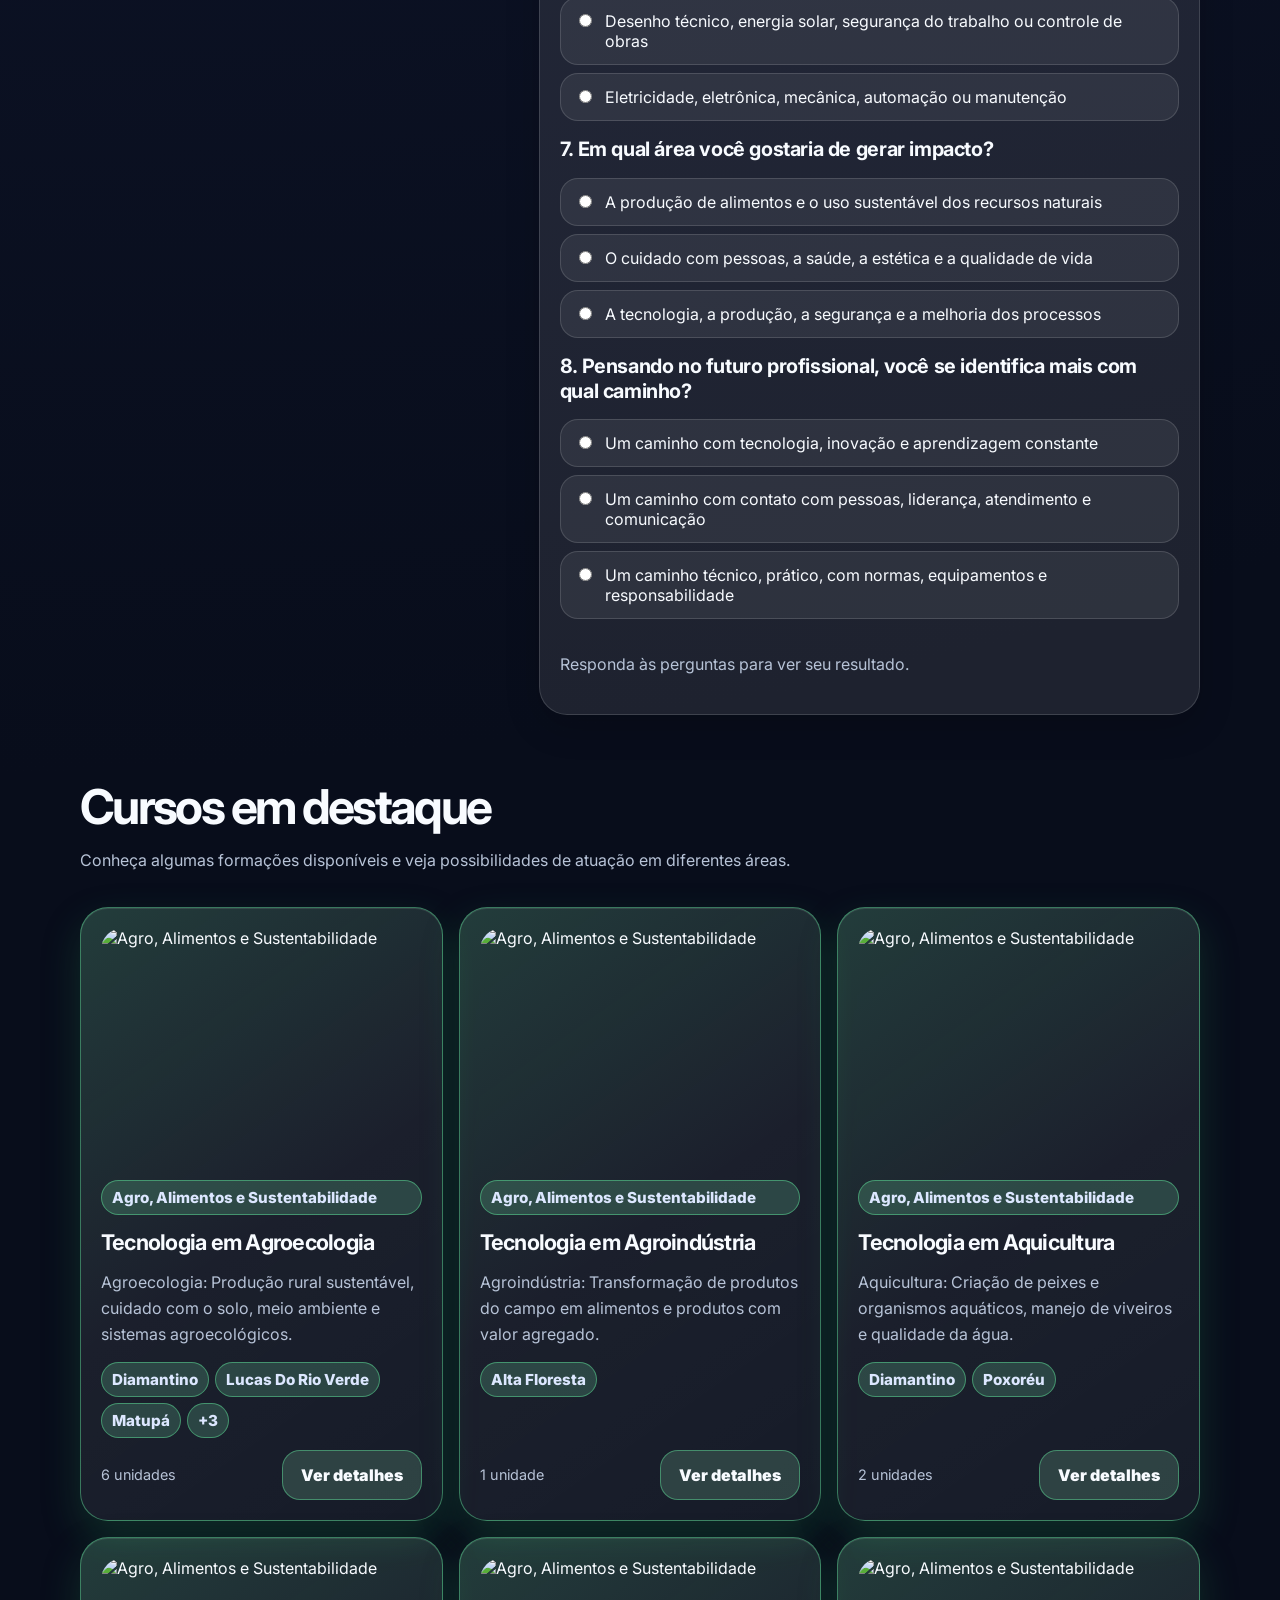
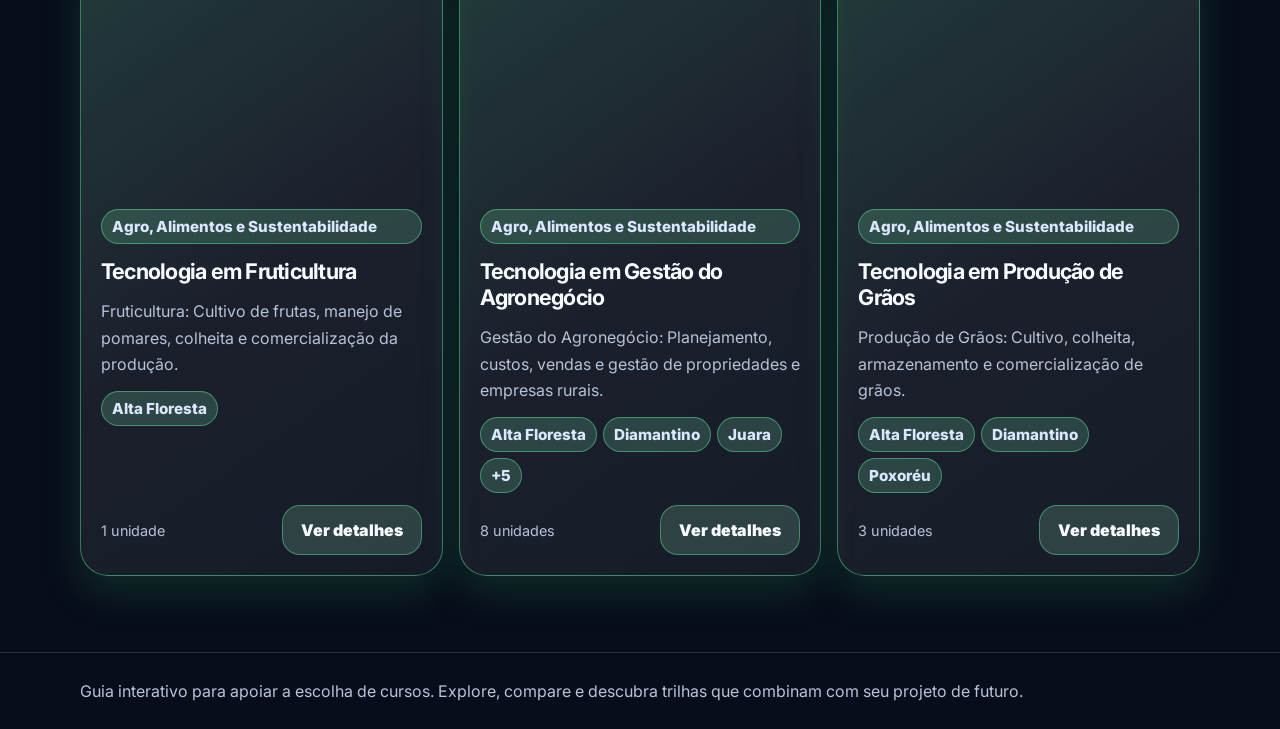
==== commit aeb8255f: "Atualiza perguntas do quiz de perfil" ====
--- a/index.html
+++ b/index.html
@@ -13,6 +13,6 @@
 </head>
 <body>
 <div id="app"></div>
-<script type="module" src="assets/js/pages/home.js"></script>
+<script type="module" src="assets/js/pages/home.js?v=quiz-20260521"></script>
 </body>
 </html>
